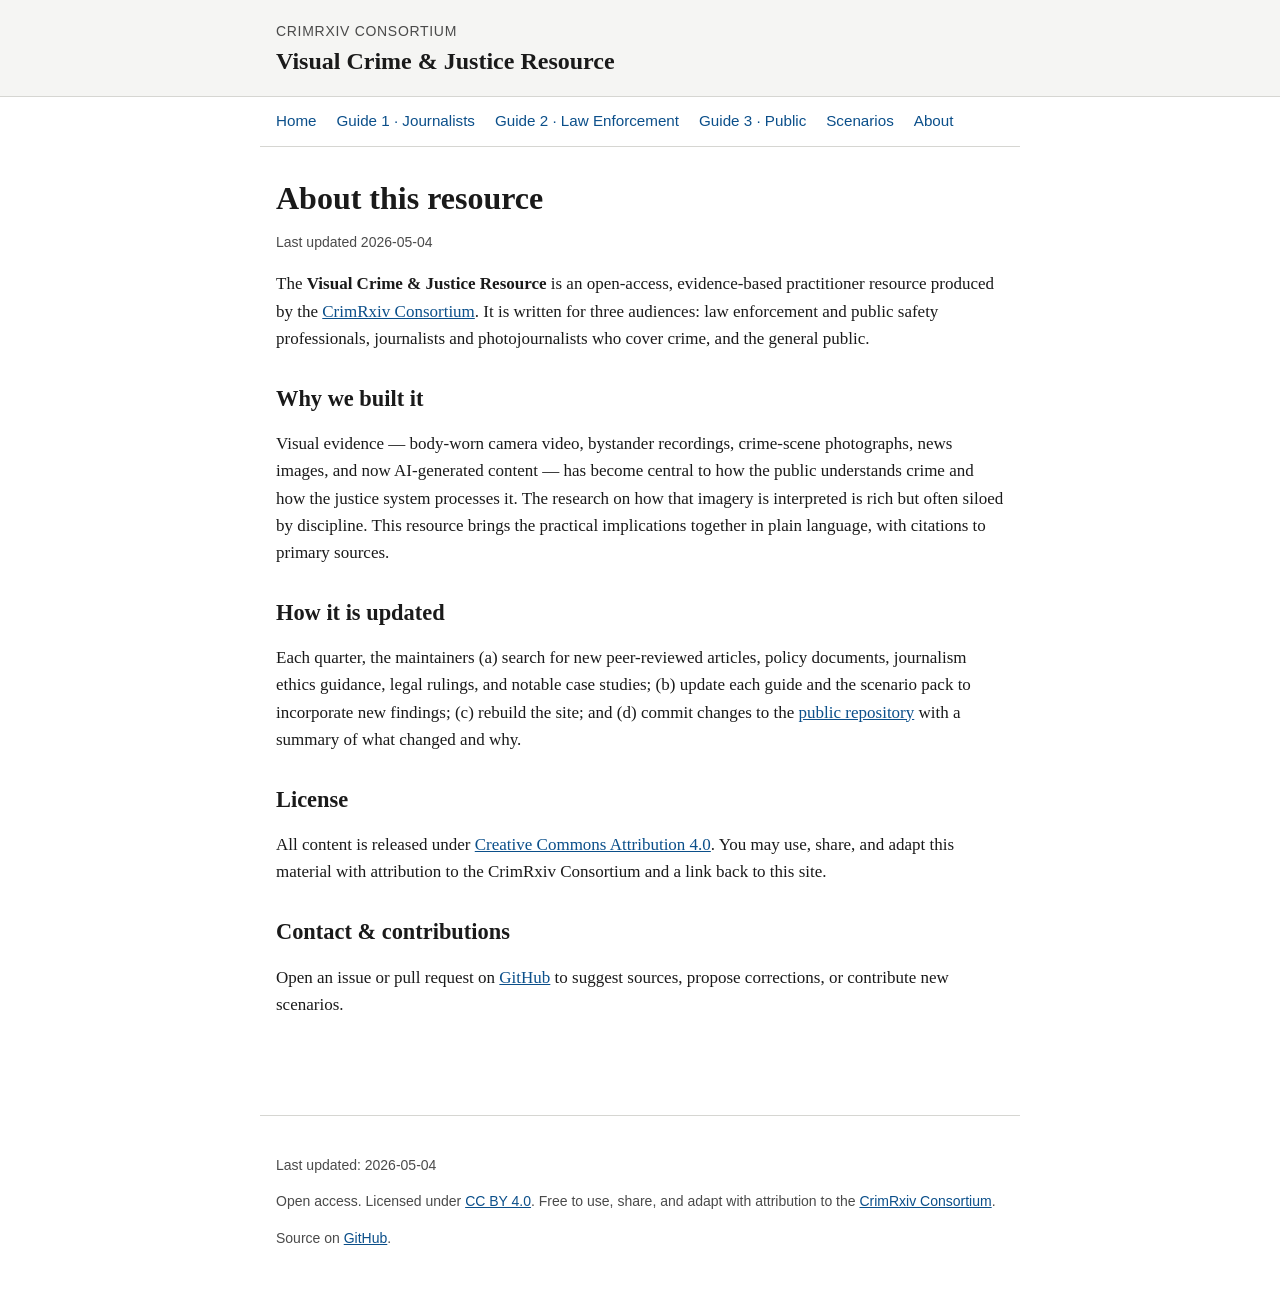
==== about.html @ 5ff6c393 "Initial build: Visual Crime & Justice Resource Add three practitioner guides and a scenario pack on " ====
<!doctype html>
<html lang="en">
<head>
  <meta charset="utf-8">
  <meta name="viewport" content="width=device-width, initial-scale=1">
  <title>About — Visual Crime &amp; Justice Resource</title>
  <meta name="description" content="About the Visual Crime &amp; Justice Resource and how it is maintained.">
  <meta name="theme-color" content="#8a1c1c">
  <link rel="stylesheet" href="assets/style.css">
</head>
<body>
  <a class="skip-link" href="#main">Skip to main content</a>
  <header class="site" role="banner">
    <div class="inner">
      <div class="brand">CrimRxiv Consortium</div>
      <h1><a href="index.html">Visual Crime &amp; Justice Resource</a></h1>
    </div>
  </header>
  <nav class="primary" role="navigation" aria-label="Primary">
    <ul><li><a href="index.html">Home</a></li><li><a href="guide-1-journalists.html">Guide 1 · Journalists</a></li><li><a href="guide-2-law-enforcement.html">Guide 2 · Law Enforcement</a></li><li><a href="guide-3-public.html">Guide 3 · Public</a></li><li><a href="scenario-pack.html">Scenarios</a></li><li><a href="about.html" aria-current="page">About</a></li></ul>
  </nav>
  <main id="main" role="main">
    <article>
      
<h1>About this resource</h1>
<p class="meta">Last updated 2026-05-04</p>

<p>The <strong>Visual Crime &amp; Justice Resource</strong> is an open-access,
evidence-based practitioner resource produced by the
<a href="https://www.crimrxiv.com/">CrimRxiv Consortium</a>. It is written for three
audiences: law enforcement and public safety professionals, journalists and
photojournalists who cover crime, and the general public.</p>

<h2>Why we built it</h2>
<p>Visual evidence — body-worn camera video, bystander recordings, crime-scene
photographs, news images, and now AI-generated content — has become central to how
the public understands crime and how the justice system processes it. The research
on how that imagery is interpreted is rich but often siloed by discipline. This
resource brings the practical implications together in plain language, with citations
to primary sources.</p>

<h2>How it is updated</h2>
<p>Each quarter, the maintainers (a) search for new peer-reviewed articles, policy
documents, journalism ethics guidance, legal rulings, and notable case studies;
(b) update each guide and the scenario pack to incorporate new findings; (c)
rebuild the site; and (d) commit changes to the
<a href="https://github.com/crimconsortium/visual-crime-justice">public repository</a>
with a summary of what changed and why.</p>

<h2>License</h2>
<p>All content is released under
<a href="https://creativecommons.org/licenses/by/4.0/" rel="license">Creative Commons
Attribution 4.0</a>. You may use, share, and adapt this material with attribution to
the CrimRxiv Consortium and a link back to this site.</p>

<h2>Contact &amp; contributions</h2>
<p>Open an issue or pull request on
<a href="https://github.com/crimconsortium/visual-crime-justice">GitHub</a> to
suggest sources, propose corrections, or contribute new scenarios.</p>

    </article>
  </main>
  <footer class="site" role="contentinfo">
    <p>Last updated: <time datetime="2026-05-04">2026-05-04</time></p>
    <p>Open access. Licensed under
       <a href="https://creativecommons.org/licenses/by/4.0/" rel="license">CC BY 4.0</a>.
       Free to use, share, and adapt with attribution to the
       <a href="https://www.crimrxiv.com/">CrimRxiv Consortium</a>.</p>
    <p>Source on
       <a href="https://github.com/crimconsortium/visual-crime-justice">GitHub</a>.</p>
  </footer>
</body>
</html>
---- assets/style.css ----
/* Visual Crime & Justice Resource — CrimRxiv Consortium
   Plain, accessible styling. WCAG 2.1 AA contrast targeted. */

:root {
  --bg: #ffffff;
  --bg-alt: #f5f5f3;
  --text: #1a1a1a;          /* contrast 16.1:1 on #fff */
  --text-muted: #4a4a4a;    /* contrast 9.7:1 on #fff */
  --link: #0b4f8a;          /* contrast 7.8:1 on #fff */
  --link-hover: #062f54;
  --border: #d6d6d2;
  --accent: #8a1c1c;        /* CrimRxiv-adjacent maroon */
  --code-bg: #f0eee8;
  --max-width: 760px;
}

* { box-sizing: border-box; }

html { font-size: 100%; -webkit-text-size-adjust: 100%; }

body {
  margin: 0;
  padding: 0;
  font-family: Georgia, "Iowan Old Style", "Palatino Linotype", serif;
  font-size: 1.0625rem;
  line-height: 1.6;
  color: var(--text);
  background: var(--bg);
}

/* Skip link for keyboard / screen-reader users */
.skip-link {
  position: absolute;
  left: -9999px;
  top: auto;
  width: 1px; height: 1px;
  overflow: hidden;
}
.skip-link:focus {
  position: static;
  width: auto; height: auto;
  display: inline-block;
  padding: 0.5rem 1rem;
  background: var(--accent);
  color: #fff;
  text-decoration: none;
}

header.site {
  background: var(--bg-alt);
  border-bottom: 1px solid var(--border);
}
header.site .inner {
  max-width: var(--max-width);
  margin: 0 auto;
  padding: 1.25rem 1rem;
}
header.site .brand {
  font-family: "Helvetica Neue", Arial, sans-serif;
  font-size: 0.875rem;
  letter-spacing: 0.05em;
  text-transform: uppercase;
  color: var(--text-muted);
}
header.site h1 {
  margin: 0.25rem 0 0;
  font-size: 1.5rem;
  line-height: 1.25;
}
header.site h1 a { color: var(--text); text-decoration: none; }
header.site h1 a:hover { color: var(--accent); }

nav.primary {
  max-width: var(--max-width);
  margin: 0 auto;
  padding: 0.75rem 1rem;
  border-bottom: 1px solid var(--border);
  font-family: "Helvetica Neue", Arial, sans-serif;
  font-size: 0.95rem;
}
nav.primary ul {
  list-style: none;
  margin: 0;
  padding: 0;
  display: flex;
  flex-wrap: wrap;
  gap: 0.25rem 1.25rem;
}
nav.primary a {
  color: var(--link);
  text-decoration: none;
  padding: 0.25rem 0;
  border-bottom: 2px solid transparent;
}
nav.primary a:hover, nav.primary a:focus {
  color: var(--link-hover);
  border-bottom-color: var(--accent);
  outline: none;
}

main {
  max-width: var(--max-width);
  margin: 0 auto;
  padding: 1.5rem 1rem 3rem;
}

article h1 { font-size: 2rem; line-height: 1.2; margin: 0.5rem 0 0.25rem; }
article h2 { font-size: 1.4rem; line-height: 1.3; margin: 2rem 0 0.5rem; }
article h3 { font-size: 1.15rem; line-height: 1.3; margin: 1.5rem 0 0.5rem; }

article p, article li { font-size: 1.0625rem; }

article a { color: var(--link); }
article a:hover, article a:focus { color: var(--link-hover); }

article blockquote {
  border-left: 4px solid var(--accent);
  margin: 1.25rem 0;
  padding: 0.25rem 1rem;
  background: var(--bg-alt);
  color: var(--text);
}

article code {
  background: var(--code-bg);
  padding: 0.1rem 0.3rem;
  border-radius: 3px;
  font-size: 0.95em;
}

hr {
  border: none;
  border-top: 1px solid var(--border);
  margin: 2rem 0;
}

.meta {
  font-family: "Helvetica Neue", Arial, sans-serif;
  font-size: 0.875rem;
  color: var(--text-muted);
  margin-bottom: 1rem;
}

.cards {
  display: grid;
  gap: 1rem;
  grid-template-columns: 1fr;
  margin: 1.5rem 0;
}
@media (min-width: 640px) {
  .cards { grid-template-columns: 1fr 1fr; }
}

.card {
  border: 1px solid var(--border);
  border-radius: 6px;
  padding: 1rem 1.1rem;
  background: var(--bg);
}
.card h3 { margin-top: 0; }
.card p { margin-bottom: 0.75rem; }
.card .actions a {
  display: inline-block;
  margin-right: 0.75rem;
  font-family: "Helvetica Neue", Arial, sans-serif;
  font-size: 0.95rem;
}

.callout {
  border: 1px solid var(--border);
  background: var(--bg-alt);
  border-left: 4px solid var(--accent);
  padding: 0.75rem 1rem;
  margin: 1.25rem 0;
  font-size: 0.95rem;
}

footer.site {
  max-width: var(--max-width);
  margin: 2rem auto 0;
  padding: 1.5rem 1rem 2.5rem;
  border-top: 1px solid var(--border);
  font-family: "Helvetica Neue", Arial, sans-serif;
  font-size: 0.875rem;
  color: var(--text-muted);
}
footer.site a { color: var(--link); }

/* Focus visibility */
a:focus-visible, button:focus-visible {
  outline: 3px solid #f5b800;
  outline-offset: 2px;
}

/* Print / PDF tweaks */
@media print {
  header.site, nav.primary, footer.site, .actions { display: none; }
  main { max-width: 100%; padding: 0; }
  body { font-size: 11pt; }
  a { color: black; text-decoration: underline; }
  a[href^="http"]::after { content: " (" attr(href) ")"; font-size: 0.85em; word-break: break-all; }
}
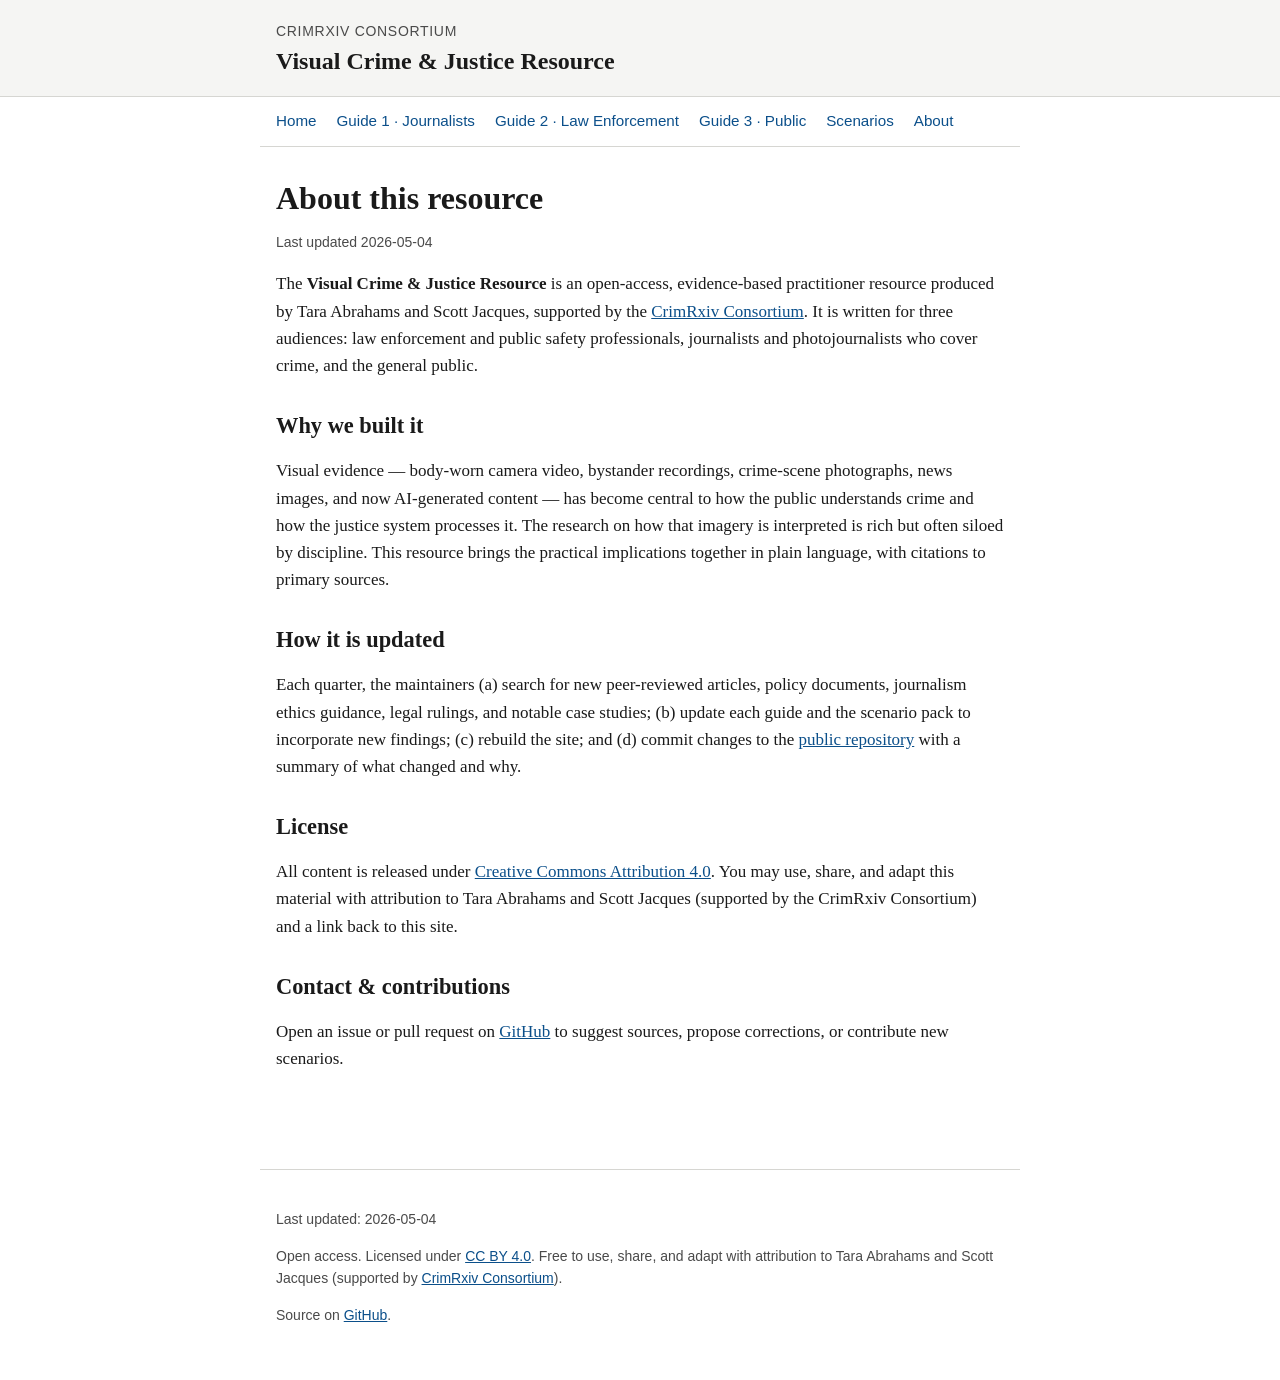
==== commit c69708fa: "Update accent color from maroon (#8a1c1c) to brand orange (#f68212) Apply across CSS accent variable" ====
--- a/about.html
+++ b/about.html
@@ -5,7 +5,7 @@
   <meta name="viewport" content="width=device-width, initial-scale=1">
   <title>About — Visual Crime &amp; Justice Resource</title>
   <meta name="description" content="About the Visual Crime &amp; Justice Resource and how it is maintained.">
-  <meta name="theme-color" content="#8a1c1c">
+  <meta name="theme-color" content="#f68212">
   <link rel="stylesheet" href="assets/style.css">
 </head>
 <body>
@@ -26,10 +26,10 @@
 <p class="meta">Last updated 2026-05-04</p>
 
 <p>The <strong>Visual Crime &amp; Justice Resource</strong> is an open-access,
-evidence-based practitioner resource produced by the
-<a href="https://www.crimrxiv.com/">CrimRxiv Consortium</a>. It is written for three
-audiences: law enforcement and public safety professionals, journalists and
-photojournalists who cover crime, and the general public.</p>
+evidence-based practitioner resource produced by Tara Abrahams and Scott Jacques,
+supported by the <a href="https://www.crimrxiv.com/">CrimRxiv Consortium</a>. It is
+written for three audiences: law enforcement and public safety professionals,
+journalists and photojournalists who cover crime, and the general public.</p>
 
 <h2>Why we built it</h2>
 <p>Visual evidence — body-worn camera video, bystander recordings, crime-scene
@@ -51,7 +51,8 @@
 <p>All content is released under
 <a href="https://creativecommons.org/licenses/by/4.0/" rel="license">Creative Commons
 Attribution 4.0</a>. You may use, share, and adapt this material with attribution to
-the CrimRxiv Consortium and a link back to this site.</p>
+Tara Abrahams and Scott Jacques (supported by the CrimRxiv Consortium) and a link
+back to this site.</p>
 
 <h2>Contact &amp; contributions</h2>
 <p>Open an issue or pull request on
@@ -64,8 +65,8 @@
     <p>Last updated: <time datetime="2026-05-04">2026-05-04</time></p>
     <p>Open access. Licensed under
        <a href="https://creativecommons.org/licenses/by/4.0/" rel="license">CC BY 4.0</a>.
-       Free to use, share, and adapt with attribution to the
-       <a href="https://www.crimrxiv.com/">CrimRxiv Consortium</a>.</p>
+       Free to use, share, and adapt with attribution to Tara Abrahams and Scott Jacques
+       (supported by <a href="https://www.crimrxiv.com/">CrimRxiv Consortium</a>).</p>
     <p>Source on
        <a href="https://github.com/crimconsortium/visual-crime-justice">GitHub</a>.</p>
   </footer>
--- a/assets/style.css
+++ b/assets/style.css
@@ -9,7 +9,7 @@
   --link: #0b4f8a;          /* contrast 7.8:1 on #fff */
   --link-hover: #062f54;
   --border: #d6d6d2;
-  --accent: #8a1c1c;        /* CrimRxiv-adjacent maroon */
+  --accent: #f68212;        /* Brand orange */
   --code-bg: #f0eee8;
   --max-width: 760px;
 }
@@ -42,7 +42,7 @@
   display: inline-block;
   padding: 0.5rem 1rem;
   background: var(--accent);
-  color: #fff;
+  color: #1a1a1a;
   text-decoration: none;
 }
 
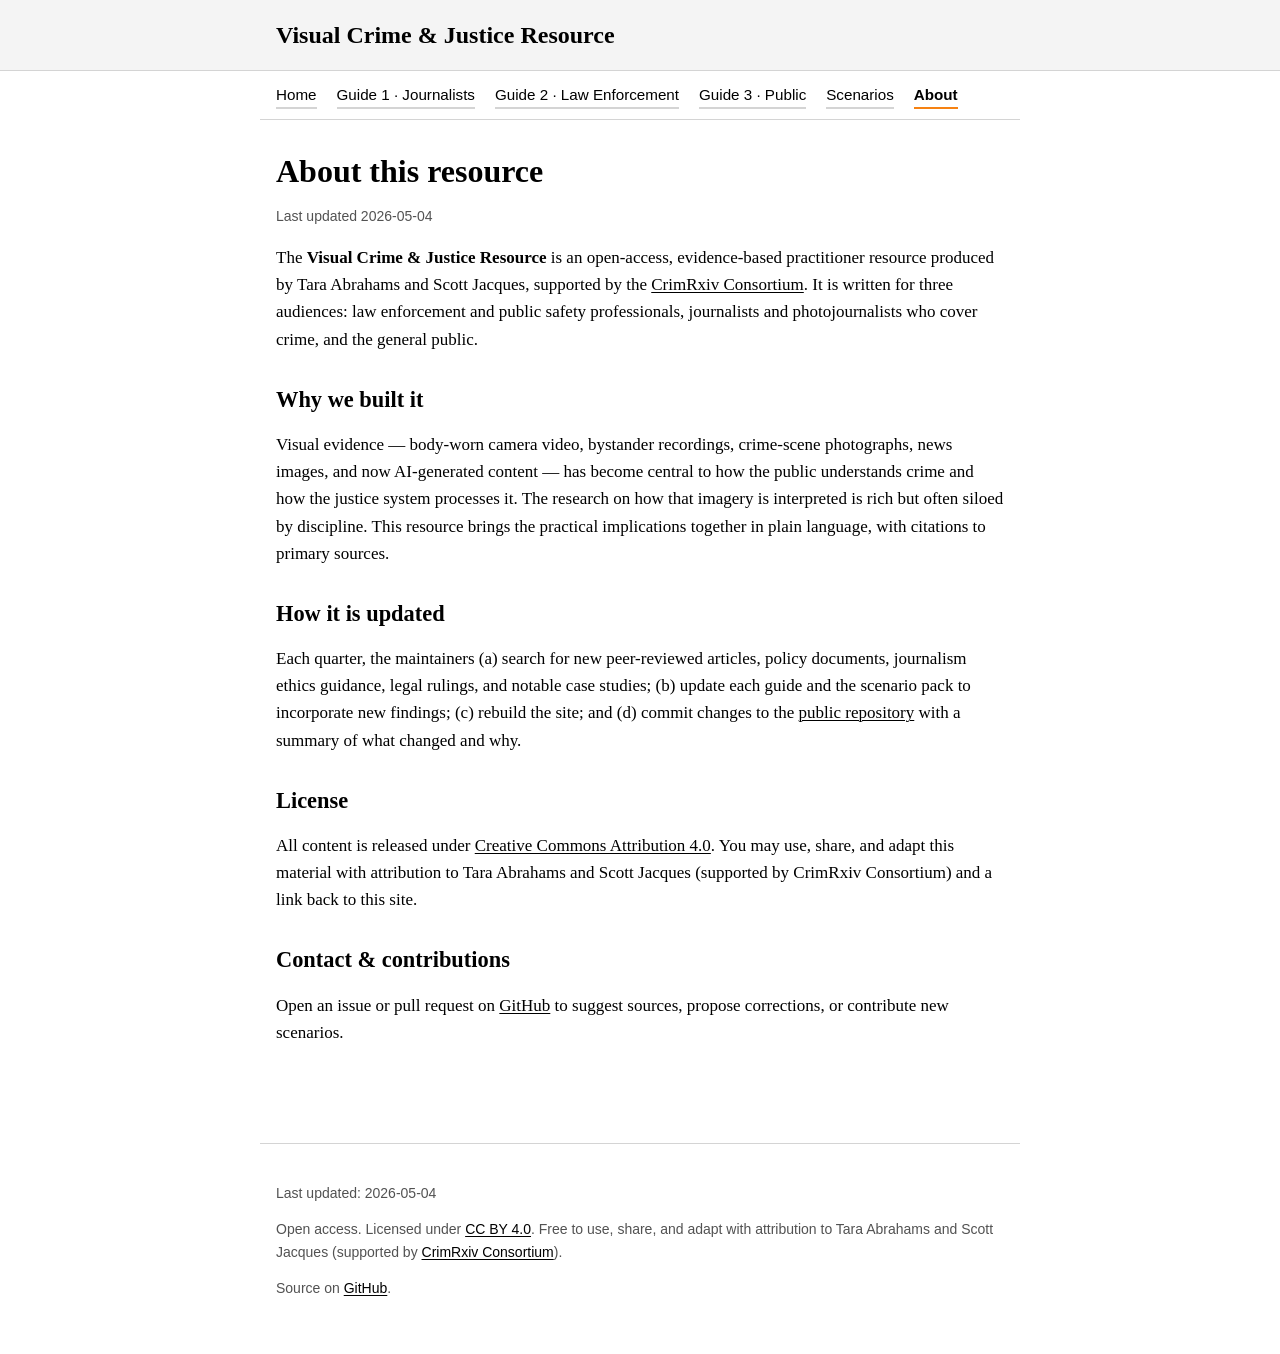
==== commit 5231ffbe: "Remove header brand chip; drop 'the' before 'CrimRxiv Consortium' - Remove 'CRIMRXIV CONSORTIUM' lab" ====
--- a/about.html
+++ b/about.html
@@ -12,7 +12,6 @@
   <a class="skip-link" href="#main">Skip to main content</a>
   <header class="site" role="banner">
     <div class="inner">
-      <div class="brand">CrimRxiv Consortium</div>
       <h1><a href="index.html">Visual Crime &amp; Justice Resource</a></h1>
     </div>
   </header>
@@ -51,7 +50,7 @@
 <p>All content is released under
 <a href="https://creativecommons.org/licenses/by/4.0/" rel="license">Creative Commons
 Attribution 4.0</a>. You may use, share, and adapt this material with attribution to
-Tara Abrahams and Scott Jacques (supported by the CrimRxiv Consortium) and a link
+Tara Abrahams and Scott Jacques (supported by CrimRxiv Consortium) and a link
 back to this site.</p>
 
 <h2>Contact &amp; contributions</h2>
--- a/assets/style.css
+++ b/assets/style.css
@@ -2,15 +2,16 @@
    Plain, accessible styling. WCAG 2.1 AA contrast targeted. */
 
 :root {
+  /* Palette is strictly: brand orange #f68212, black, white, gray. */
   --bg: #ffffff;
-  --bg-alt: #f5f5f3;
-  --text: #1a1a1a;          /* contrast 16.1:1 on #fff */
-  --text-muted: #4a4a4a;    /* contrast 9.7:1 on #fff */
-  --link: #0b4f8a;          /* contrast 7.8:1 on #fff */
-  --link-hover: #062f54;
-  --border: #d6d6d2;
+  --bg-alt: #f4f4f4;        /* neutral light gray */
+  --text: #000000;
+  --text-muted: #525252;    /* contrast 7.6:1 on #fff (AAA) */
+  --link: #000000;          /* links: black + underline, orange on hover */
+  --link-hover: #f68212;
+  --border: #d4d4d4;        /* neutral gray */
   --accent: #f68212;        /* Brand orange */
-  --code-bg: #f0eee8;
+  --code-bg: #f0f0f0;       /* neutral gray */
   --max-width: 760px;
 }
 
@@ -55,20 +56,13 @@
   margin: 0 auto;
   padding: 1.25rem 1rem;
 }
-header.site .brand {
-  font-family: "Helvetica Neue", Arial, sans-serif;
-  font-size: 0.875rem;
-  letter-spacing: 0.05em;
-  text-transform: uppercase;
-  color: var(--text-muted);
-}
 header.site h1 {
-  margin: 0.25rem 0 0;
+  margin: 0;
   font-size: 1.5rem;
   line-height: 1.25;
 }
 header.site h1 a { color: var(--text); text-decoration: none; }
-header.site h1 a:hover { color: var(--accent); }
+header.site h1 a:hover, header.site h1 a:focus { color: var(--accent); }
 
 nav.primary {
   max-width: var(--max-width);
@@ -87,15 +81,19 @@
   gap: 0.25rem 1.25rem;
 }
 nav.primary a {
-  color: var(--link);
+  color: var(--text);
   text-decoration: none;
   padding: 0.25rem 0;
-  border-bottom: 2px solid transparent;
+  border-bottom: 2px solid var(--border);
 }
 nav.primary a:hover, nav.primary a:focus {
-  color: var(--link-hover);
+  color: var(--accent);
   border-bottom-color: var(--accent);
   outline: none;
+}
+nav.primary a[aria-current="page"] {
+  border-bottom-color: var(--accent);
+  font-weight: 600;
 }
 
 main {
@@ -110,7 +108,7 @@
 
 article p, article li { font-size: 1.0625rem; }
 
-article a { color: var(--link); }
+article a { color: var(--link); text-decoration: underline; text-decoration-thickness: 1px; text-underline-offset: 2px; }
 article a:hover, article a:focus { color: var(--link-hover); }
 
 article blockquote {
@@ -184,11 +182,12 @@
   font-size: 0.875rem;
   color: var(--text-muted);
 }
-footer.site a { color: var(--link); }
+footer.site a { color: var(--text); text-decoration: underline; text-underline-offset: 2px; }
+footer.site a:hover, footer.site a:focus { color: var(--accent); }
 
 /* Focus visibility */
 a:focus-visible, button:focus-visible {
-  outline: 3px solid #f5b800;
+  outline: 3px solid var(--accent);
   outline-offset: 2px;
 }
 
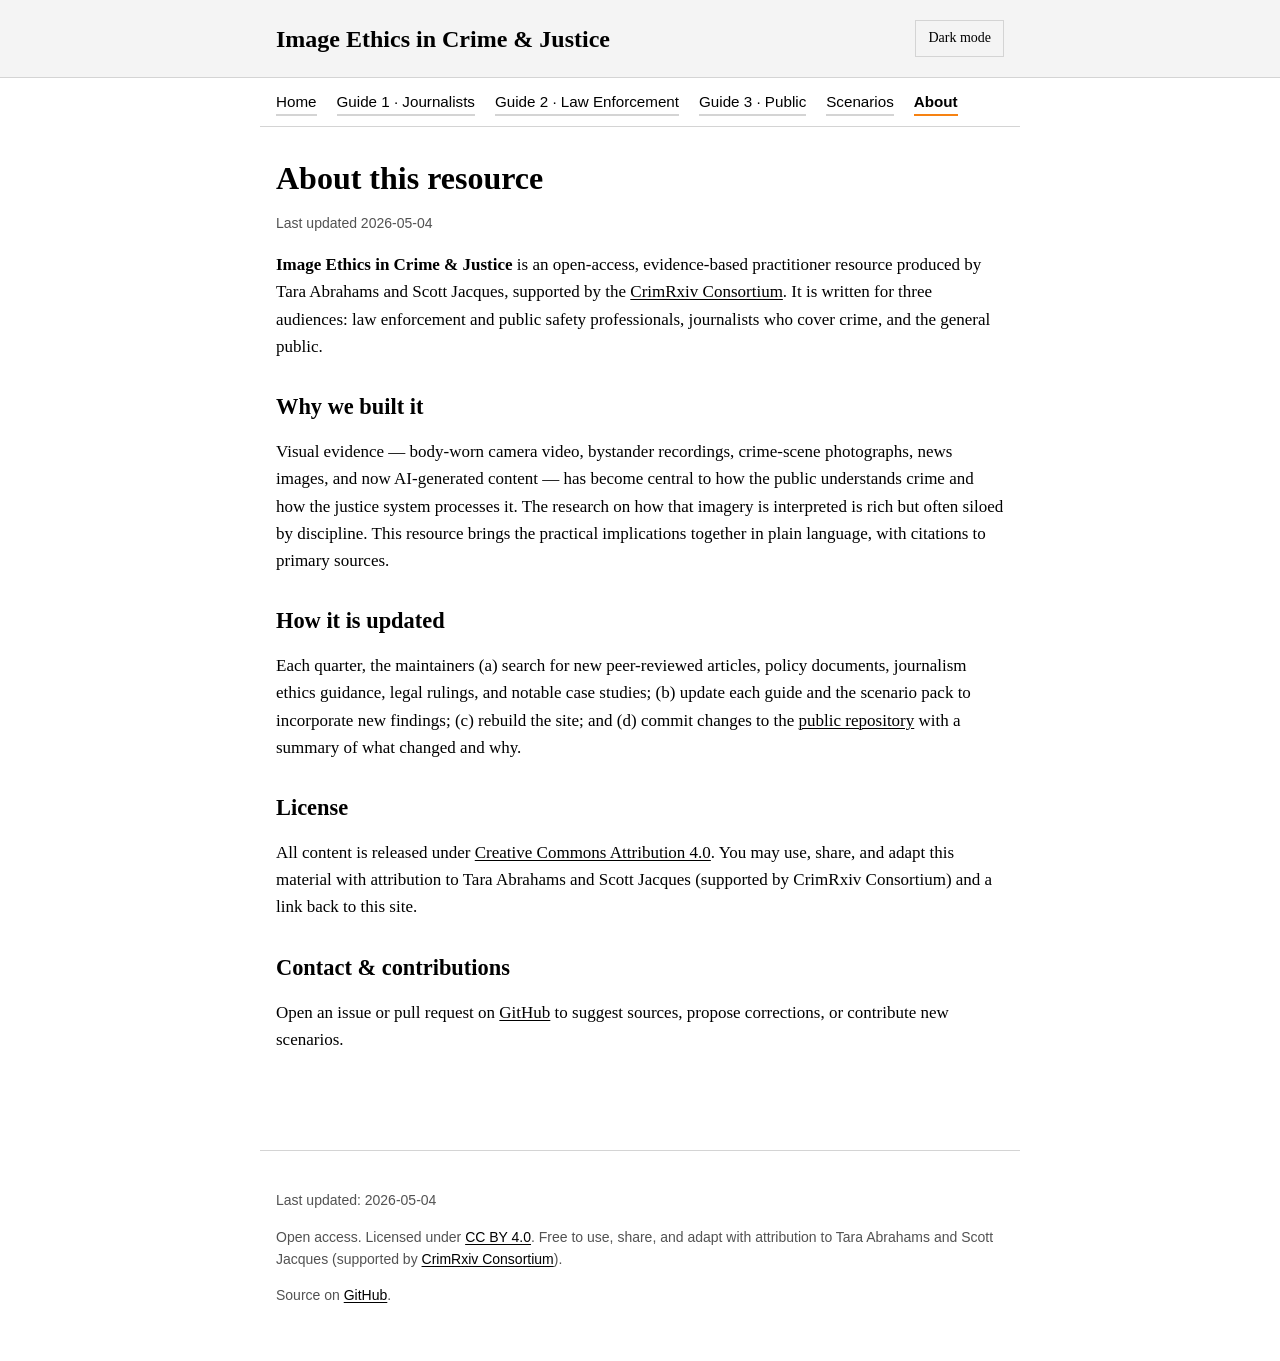
==== commit 9fbe6af7: "Rename to 'Image Ethics in Crime & Justice'; add dark mode toggle Renaming - Site title changes from" ====
--- a/about.html
+++ b/about.html
@@ -3,16 +3,31 @@
 <head>
   <meta charset="utf-8">
   <meta name="viewport" content="width=device-width, initial-scale=1">
-  <title>About — Visual Crime &amp; Justice Resource</title>
-  <meta name="description" content="About the Visual Crime &amp; Justice Resource and how it is maintained.">
+  <title>About — Image Ethics in Crime &amp; Justice</title>
+  <meta name="description" content="About Image Ethics in Crime &amp; Justice and how it is maintained.">
   <meta name="theme-color" content="#f68212">
   <link rel="stylesheet" href="assets/style.css">
+  <script>
+  // Apply saved or system theme before paint to avoid a flash.
+  (function () {
+    try {
+      var saved = localStorage.getItem('theme');
+      var prefersDark = window.matchMedia && window.matchMedia('(prefers-color-scheme: dark)').matches;
+      var theme = saved || (prefersDark ? 'dark' : 'light');
+      document.documentElement.setAttribute('data-theme', theme);
+    } catch (e) {}
+  })();
+</script>
 </head>
 <body>
   <a class="skip-link" href="#main">Skip to main content</a>
   <header class="site" role="banner">
     <div class="inner">
-      <h1><a href="index.html">Visual Crime &amp; Justice Resource</a></h1>
+      <h1><a href="index.html">Image Ethics in Crime &amp; Justice</a></h1>
+      <button type="button" class="theme-toggle" id="theme-toggle" aria-label="Toggle dark mode" aria-pressed="false">
+        <span class="label-light" aria-hidden="true">Dark mode</span>
+        <span class="label-dark" aria-hidden="true">Light mode</span>
+      </button>
     </div>
   </header>
   <nav class="primary" role="navigation" aria-label="Primary">
@@ -24,11 +39,11 @@
 <h1>About this resource</h1>
 <p class="meta">Last updated 2026-05-04</p>
 
-<p>The <strong>Visual Crime &amp; Justice Resource</strong> is an open-access,
+<p><strong>Image Ethics in Crime &amp; Justice</strong> is an open-access,
 evidence-based practitioner resource produced by Tara Abrahams and Scott Jacques,
 supported by the <a href="https://www.crimrxiv.com/">CrimRxiv Consortium</a>. It is
 written for three audiences: law enforcement and public safety professionals,
-journalists and photojournalists who cover crime, and the general public.</p>
+journalists who cover crime, and the general public.</p>
 
 <h2>Why we built it</h2>
 <p>Visual evidence — body-worn camera video, bystander recordings, crime-scene
@@ -69,5 +84,23 @@
     <p>Source on
        <a href="https://github.com/crimconsortium/visual-crime-justice">GitHub</a>.</p>
   </footer>
+  <script>
+  (function () {
+    var btn = document.getElementById('theme-toggle');
+    if (!btn) return;
+    var root = document.documentElement;
+    function sync() {
+      var t = root.getAttribute('data-theme') === 'dark' ? 'dark' : 'light';
+      btn.setAttribute('aria-pressed', t === 'dark' ? 'true' : 'false');
+    }
+    sync();
+    btn.addEventListener('click', function () {
+      var next = root.getAttribute('data-theme') === 'dark' ? 'light' : 'dark';
+      root.setAttribute('data-theme', next);
+      try { localStorage.setItem('theme', next); } catch (e) {}
+      sync();
+    });
+  })();
+</script>
 </body>
 </html>
--- a/assets/style.css
+++ b/assets/style.css
@@ -1,4 +1,4 @@
-/* Visual Crime & Justice Resource — CrimRxiv Consortium
+/* Image Ethics in Crime & Justice — CrimRxiv Consortium
    Plain, accessible styling. WCAG 2.1 AA contrast targeted. */
 
 :root {
@@ -15,6 +15,48 @@
   --max-width: 760px;
 }
 
+/* Dark mode — same strict palette inverted: black bg, white text, orange accent */
+html[data-theme="dark"] {
+  --bg: #000000;
+  --bg-alt: #1a1a1a;        /* near-black panel */
+  --text: #ffffff;
+  --text-muted: #b8b8b8;    /* ~10:1 on black, AAA */
+  --link: #ffffff;
+  --link-hover: #f68212;
+  --border: #404040;
+  --accent: #f68212;
+  --code-bg: #1a1a1a;
+}
+html[data-theme="dark"] .skip-link:focus { color: #000000; }
+
+/* Theme toggle button (in header) */
+.theme-toggle {
+  appearance: none;
+  background: transparent;
+  color: var(--text);
+  border: 1px solid var(--border);
+  font: inherit;
+  font-size: 0.875rem;
+  padding: 0.4rem 0.75rem;
+  cursor: pointer;
+  border-radius: 0;
+}
+.theme-toggle:hover, .theme-toggle:focus {
+  border-color: var(--accent);
+  color: var(--accent);
+  outline: none;
+}
+@media print { .theme-toggle { display: none; } }
+.theme-toggle .label-dark { display: none; }
+html[data-theme="dark"] .theme-toggle .label-dark { display: inline; }
+html[data-theme="dark"] .theme-toggle .label-light { display: none; }
+header.site .inner {
+  display: flex;
+  align-items: center;
+  justify-content: space-between;
+  gap: 1rem;
+}
+
 * { box-sizing: border-box; }
 
 html { font-size: 100%; -webkit-text-size-adjust: 100%; }
@@ -56,6 +98,7 @@
   margin: 0 auto;
   padding: 1.25rem 1rem;
 }
+header.site h1 { flex: 1; }
 header.site h1 {
   margin: 0;
   font-size: 1.5rem;
@@ -112,7 +155,7 @@
 article a:hover, article a:focus { color: var(--link-hover); }
 
 article blockquote {
-  border-left: 4px solid var(--accent);
+  border-left: 4px solid var(--text);
   margin: 1.25rem 0;
   padding: 0.25rem 1rem;
   background: var(--bg-alt);
@@ -167,7 +210,7 @@
 .callout {
   border: 1px solid var(--border);
   background: var(--bg-alt);
-  border-left: 4px solid var(--accent);
+  border-left: 4px solid var(--text);
   padding: 0.75rem 1rem;
   margin: 1.25rem 0;
   font-size: 0.95rem;
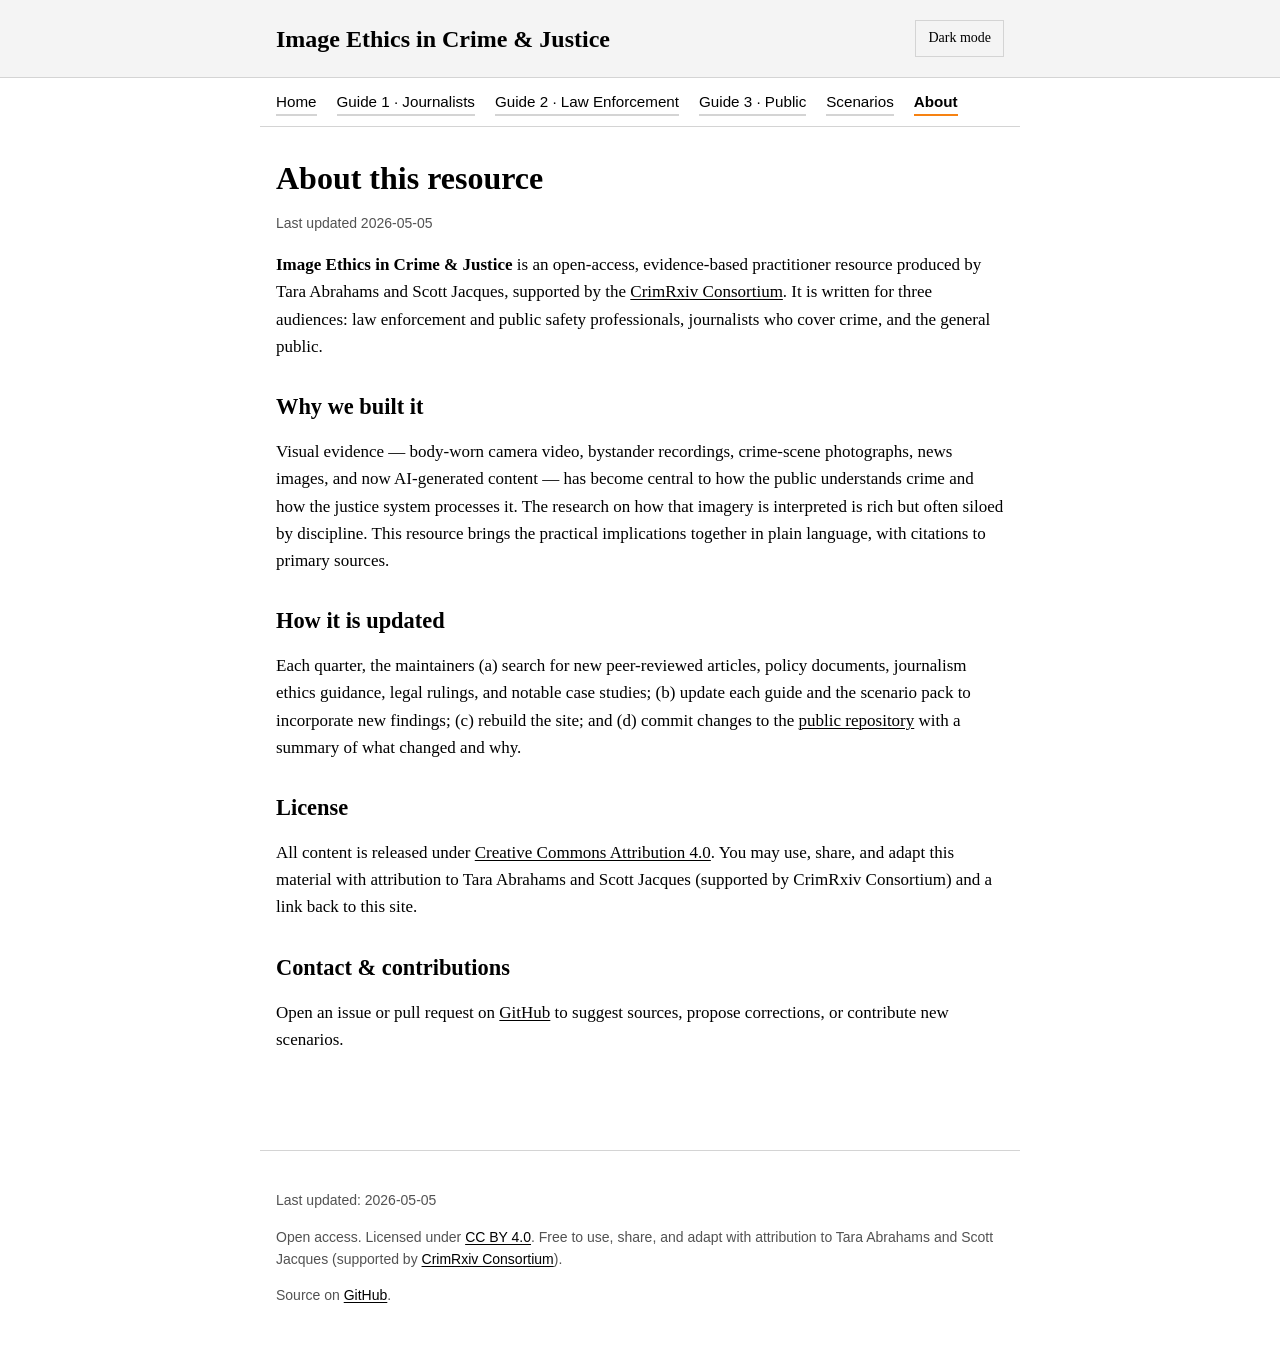
==== commit 684c4d5e: "Make scenario pack interactive: Read / Practice / Workbook modes - Add an opt-in mode toolbar with t" ====
--- a/about.html
+++ b/about.html
@@ -37,7 +37,7 @@
     <article>
       
 <h1>About this resource</h1>
-<p class="meta">Last updated 2026-05-04</p>
+<p class="meta">Last updated 2026-05-05</p>
 
 <p><strong>Image Ethics in Crime &amp; Justice</strong> is an open-access,
 evidence-based practitioner resource produced by Tara Abrahams and Scott Jacques,
@@ -58,7 +58,7 @@
 documents, journalism ethics guidance, legal rulings, and notable case studies;
 (b) update each guide and the scenario pack to incorporate new findings; (c)
 rebuild the site; and (d) commit changes to the
-<a href="https://github.com/crimconsortium/visual-crime-justice">public repository</a>
+<a href="https://github.com/crimconsortium/image-ethics">public repository</a>
 with a summary of what changed and why.</p>
 
 <h2>License</h2>
@@ -70,19 +70,19 @@
 
 <h2>Contact &amp; contributions</h2>
 <p>Open an issue or pull request on
-<a href="https://github.com/crimconsortium/visual-crime-justice">GitHub</a> to
+<a href="https://github.com/crimconsortium/image-ethics">GitHub</a> to
 suggest sources, propose corrections, or contribute new scenarios.</p>
 
     </article>
   </main>
   <footer class="site" role="contentinfo">
-    <p>Last updated: <time datetime="2026-05-04">2026-05-04</time></p>
+    <p>Last updated: <time datetime="2026-05-05">2026-05-05</time></p>
     <p>Open access. Licensed under
        <a href="https://creativecommons.org/licenses/by/4.0/" rel="license">CC BY 4.0</a>.
        Free to use, share, and adapt with attribution to Tara Abrahams and Scott Jacques
        (supported by <a href="https://www.crimrxiv.com/">CrimRxiv Consortium</a>).</p>
     <p>Source on
-       <a href="https://github.com/crimconsortium/visual-crime-justice">GitHub</a>.</p>
+       <a href="https://github.com/crimconsortium/image-ethics">GitHub</a>.</p>
   </footer>
   <script>
   (function () {
--- a/assets/style.css
+++ b/assets/style.css
@@ -234,11 +234,192 @@
   outline-offset: 2px;
 }
 
+/* ======================================================================
+   Scenario pack interactive toolbar + scenarios
+   ====================================================================== */
+
+.scenario-toolbar {
+  border: 1px solid var(--border);
+  background: var(--bg-alt);
+  margin: 1.25rem 0;
+  padding: 1rem;
+}
+.scenario-toolbar .scenario-toolbar-inner {
+  display: flex;
+  flex-wrap: wrap;
+  gap: 1rem 2rem;
+  align-items: flex-start;
+}
+.scenario-toolbar fieldset.mode-group {
+  border: 0;
+  padding: 0;
+  margin: 0;
+  display: flex;
+  flex-direction: column;
+  gap: 0.4rem;
+}
+.scenario-toolbar legend {
+  font-weight: 600;
+  margin-bottom: 0.4rem;
+  padding: 0;
+}
+.scenario-toolbar fieldset label {
+  display: flex;
+  align-items: baseline;
+  gap: 0.5rem;
+  cursor: pointer;
+  font-size: 0.95rem;
+}
+.scenario-toolbar fieldset label small {
+  color: var(--text-muted);
+  font-size: 0.8rem;
+}
+.scenario-toolbar .toggle-group label {
+  display: flex;
+  align-items: center;
+  gap: 0.5rem;
+  cursor: pointer;
+}
+.scenario-toolbar .workbook-actions {
+  display: flex;
+  flex-direction: column;
+  gap: 0.5rem;
+  margin-left: auto;
+}
+.scenario-toolbar .workbook-actions[hidden] { display: none; }
+.scenario-toolbar .btn-primary,
+.scenario-toolbar .btn-secondary {
+  appearance: none;
+  border: 1px solid var(--text);
+  font: inherit;
+  font-size: 0.9rem;
+  padding: 0.5rem 0.9rem;
+  cursor: pointer;
+  background: var(--text);
+  color: var(--bg);
+}
+.scenario-toolbar .btn-secondary {
+  background: transparent;
+  color: var(--text);
+}
+.scenario-toolbar .btn-primary:hover,
+.scenario-toolbar .btn-primary:focus,
+.scenario-toolbar .btn-secondary:hover,
+.scenario-toolbar .btn-secondary:focus {
+  background: var(--accent);
+  color: #000000;
+  border-color: var(--accent);
+  outline: none;
+}
+
+.scenario {
+  border-top: 1px solid var(--border);
+  padding-top: 1rem;
+  margin-top: 2rem;
+}
+.scenario:first-of-type { border-top: 0; padding-top: 0; margin-top: 1rem; }
+.scenario h2 { margin-top: 0; }
+
+.scenario-questions ol { margin: 0.5rem 0 1rem 1.25rem; }
+.scenario-workbook { margin: 0.75rem 0 0; display: none; }
+.scenario-workbook label {
+  display: block;
+  font-weight: 600;
+  font-size: 0.9rem;
+  margin-bottom: 0.35rem;
+}
+.scenario-workbook textarea {
+  width: 100%;
+  font: inherit;
+  font-size: 0.95rem;
+  padding: 0.6rem 0.75rem;
+  border: 1px solid var(--border);
+  background: var(--bg);
+  color: var(--text);
+  resize: vertical;
+  min-height: 7rem;
+}
+.scenario-workbook textarea:focus {
+  outline: 2px solid var(--accent);
+  outline-offset: 1px;
+}
+
+/* details (model response, facilitator notes) */
+details.scenario-response,
+details.scenario-facilitator {
+  margin: 0.75rem 0;
+  border-left: 3px solid var(--text);
+  padding: 0.4rem 0.75rem;
+  background: var(--bg-alt);
+}
+details.scenario-facilitator {
+  border-left-color: var(--accent);
+}
+details > summary {
+  cursor: pointer;
+  font-weight: 600;
+  list-style: none;
+}
+details > summary::-webkit-details-marker { display: none; }
+details > summary::before {
+  content: "▸ ";
+  display: inline-block;
+  margin-right: 0.25rem;
+  transition: transform 0.15s ease;
+}
+details[open] > summary::before { content: "▾ "; }
+
+/* Mode-driven visibility.
+   In Read mode, force the model-response body to render and hide the
+   summary (no toggle needed). The default <details> behavior governs
+   Practice and Workbook modes. */
+body[data-scenario-mode="read"] details.scenario-response > .scenario-response-body { display: block; }
+body[data-scenario-mode="read"] details.scenario-response > summary { display: none; }
+
+body[data-scenario-mode="practice"] .scenario-workbook,
+body[data-scenario-mode="read"] .scenario-workbook { display: none; }
+body[data-scenario-mode="workbook"] .scenario-workbook { display: block; }
+
+/* Facilitator notes only show when toggle is on (any mode) */
+body[data-facilitator="off"] details.scenario-facilitator { display: none; }
+
+.scenario-foot-note {
+  margin: 2rem 0 1rem;
+  padding: 0.75rem 1rem;
+  border: 1px dashed var(--border);
+  font-size: 0.9rem;
+  color: var(--text-muted);
+}
+.workbook-printable { display: none; }
+
 /* Print / PDF tweaks */
 @media print {
   header.site, nav.primary, footer.site, .actions { display: none; }
+  .scenario-toolbar, .scenario-foot-note { display: none; }
   main { max-width: 100%; padding: 0; }
   body { font-size: 11pt; }
   a { color: black; text-decoration: underline; }
   a[href^="http"]::after { content: " (" attr(href) ")"; font-size: 0.85em; word-break: break-all; }
-}
+  /* For PDF builds and “print to PDF” (Read-style): show every section. */
+  details.scenario-response,
+  details.scenario-facilitator {
+    border-left-width: 3px;
+    background: transparent;
+  }
+  details.scenario-response > summary,
+  details.scenario-facilitator > summary { display: none; }
+  details.scenario-response > .scenario-response-body,
+  details.scenario-facilitator > .scenario-facilitator-body { display: block !important; }
+  /* Workbook PDF: include user-typed responses as readable blocks. */
+  body[data-printing-workbook="on"] .scenario-workbook textarea { display: none; }
+  body[data-printing-workbook="on"] .workbook-printable {
+    display: block;
+    border-left: 3px solid #000;
+    padding: 0.4rem 0.75rem;
+    margin: 0.5rem 0 1rem;
+  }
+  body[data-printing-workbook="on"] .workbook-printable h4 {
+    margin: 0 0 0.25rem;
+    font-size: 1rem;
+  }
+}
